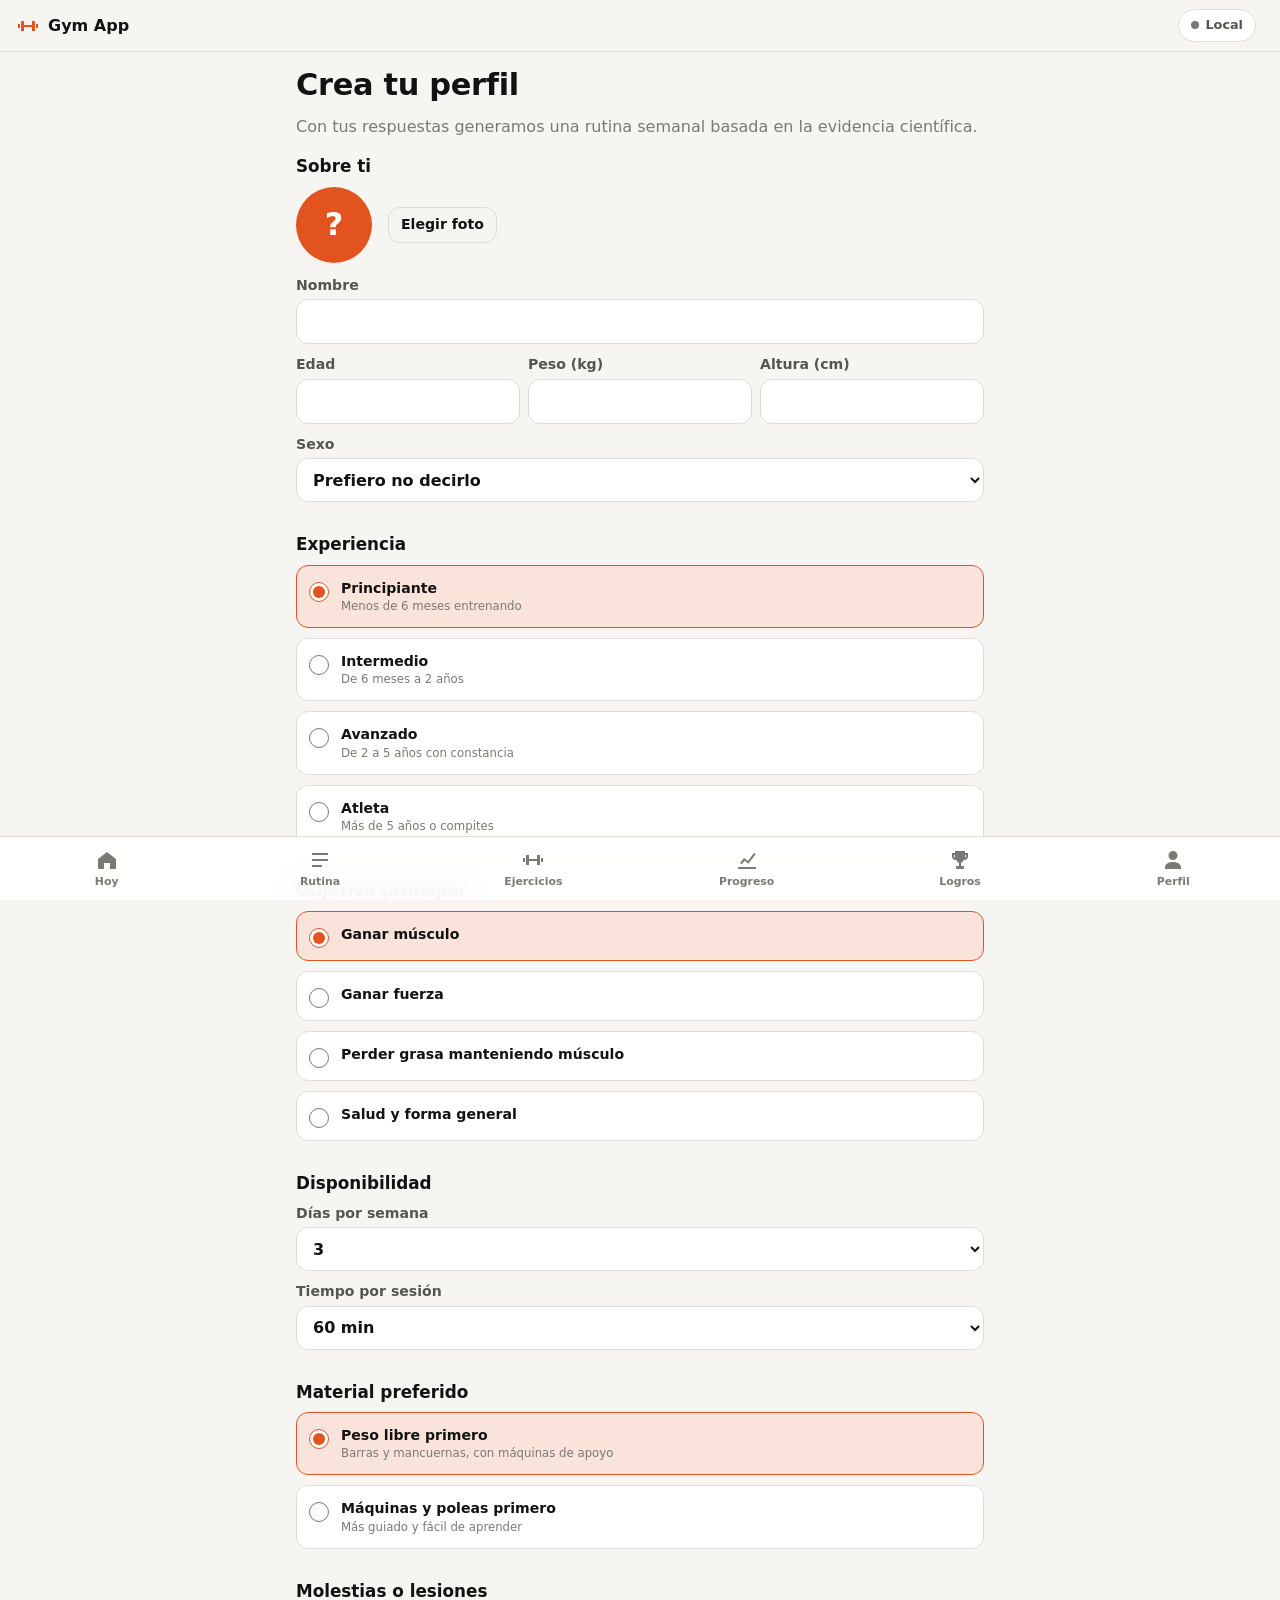
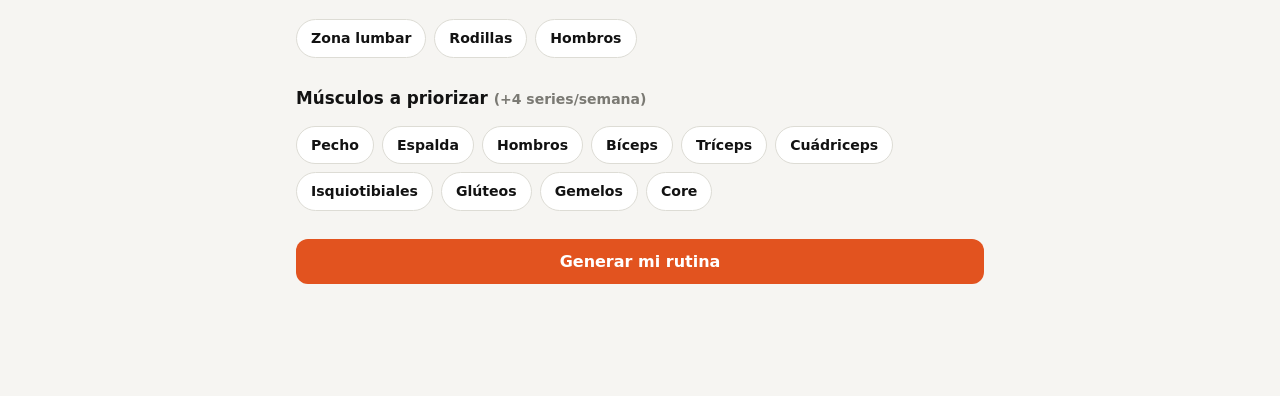
==== index.html @ b8c6fdd6 "Primera versión de Gym App PWA estática: perfil y rutinas basadas en la evidencia, registro de serie" ====
<!doctype html>
<html lang="es">
<head>
  <meta charset="utf-8">
  <meta name="viewport" content="width=device-width, initial-scale=1, viewport-fit=cover">
  <title>Gym App</title>
  <meta name="description" content="Rutinas de gimnasio basadas en la evidencia, registro de series, temporizadores, evolución y logros.">
  <meta name="theme-color" content="#111214" media="(prefers-color-scheme: dark)">
  <meta name="theme-color" content="#f6f5f2" media="(prefers-color-scheme: light)">
  <meta name="apple-mobile-web-app-capable" content="yes">
  <meta name="mobile-web-app-capable" content="yes">
  <meta name="apple-mobile-web-app-status-bar-style" content="black-translucent">
  <meta name="apple-mobile-web-app-title" content="Gym App">
  <link rel="manifest" href="manifest.webmanifest">
  <link rel="icon" href="icons/icon.svg" type="image/svg+xml">
  <link rel="apple-touch-icon" href="icons/icon-180.png">
  <link rel="stylesheet" href="css/styles.css">
</head>
<body>
  <div class="topbar">
    <a href="#/hoy" class="brand" aria-label="Inicio"><svg viewBox="0 0 24 24" aria-hidden="true"><path d="M2 10h2v4H2zM5 7h3v10H5zM16 7h3v10h-3zM20 10h2v4h-2zM8 11h8v2H8z"/></svg>Gym App</a>
    <div class="top-right"><button id="sync" class="sync-chip" data-state="off" type="button"><i></i><span>Local</span></button><a href="#/perfil" id="avatarTop" aria-label="Perfil"></a></div>
  </div>
  <main id="view" tabindex="-1"></main>
  <nav class="tabbar" aria-label="Secciones">
    <a href="#/hoy" data-r="hoy"><svg viewBox="0 0 24 24"><path d="M3 11l9-7 9 7v9a1 1 0 0 1-1 1h-5v-6H9v6H4a1 1 0 0 1-1-1z"/></svg>Hoy</a>
    <a href="#/rutina" data-r="rutina"><svg viewBox="0 0 24 24"><path d="M4 5h16v2H4zM4 11h16v2H4zM4 17h10v2H4z"/></svg>Rutina</a>
    <a href="#/ejercicios" data-r="ejercicios"><svg viewBox="0 0 24 24"><path d="M2 10h2v4H2zM5 7h3v10H5zM16 7h3v10h-3zM20 10h2v4h-2zM8 11h8v2H8z"/></svg>Ejercicios</a>
    <a href="#/progreso" data-r="progreso"><svg viewBox="0 0 24 24"><path d="M3 19h18v2H3zM5 15l4-5 4 3 6-8 1.6 1.2-7.2 9.6-4-3-2.8 3.4z"/></svg>Progreso</a>
    <a href="#/logros" data-r="logros"><svg viewBox="0 0 24 24"><path d="M7 3h10v2h3v3a4 4 0 0 1-4 4h-.3A5 5 0 0 1 13 14.9V18h3v3H8v-3h3v-3.1A5 5 0 0 1 8.3 12H8a4 4 0 0 1-4-4V5h3zm0 4H6v1a2 2 0 0 0 1 1.7zm10 0v2.7A2 2 0 0 0 18 8V7z"/></svg>Logros</a>
    <a href="#/perfil" data-r="perfil"><svg viewBox="0 0 24 24"><path d="M12 12a4.5 4.5 0 1 0 0-9 4.5 4.5 0 0 0 0 9zm0 2c-4.4 0-8 2.2-8 5v2h16v-2c0-2.8-3.6-5-8-5z"/></svg>Perfil</a>
  </nav>
  <div id="modal" class="modal"></div>
  <div id="toast" class="toast" role="status" aria-live="polite"></div>
  <script type="module" src="js/app.js"></script>
</body>
</html>
---- css/styles.css ----
:root {
  color-scheme: light;
  --bg: #f6f5f2;
  --surface: #ffffff;
  --surface-2: #efeee9;
  --line: #dddcd5;
  --text: #121212;
  --text-2: #55544f;
  --muted: #7a7973;
  --accent: #e2531f;
  --accent-ink: #ffffff;
  --accent-soft: #fde6dc;
  --good: #1f8a4c;
  --good-soft: #dff3e7;
  --danger: #c53030;
  --series-1: #2a78d6;
  --fig: #1d1d1f;
  --eq: #b9b8b1;
  --plate: #e2531f;
  --pad: #2a78d6;
  --radius: 16px;
  --tab-h: 64px;
  --safe-b: env(safe-area-inset-bottom, 0px);
  --safe-t: env(safe-area-inset-top, 0px);
}
@media (prefers-color-scheme: dark) {
  :root:not([data-theme="light"]) {
    color-scheme: dark;
    --bg: #111214;
    --surface: #1b1c1f;
    --surface-2: #26272b;
    --line: #34353a;
    --text: #f4f4f2;
    --text-2: #c3c2b7;
    --muted: #8e8d87;
    --accent: #ff6a33;
    --accent-ink: #160800;
    --accent-soft: #3a1d12;
    --good: #3fbf74;
    --good-soft: #15301f;
    --danger: #ff6b6b;
    --series-1: #3987e5;
    --fig: #ececea;
    --eq: #5a5b60;
    --plate: #ff6a33;
    --pad: #3987e5;
  }
}
:root[data-theme="dark"] {
  color-scheme: dark;
  --bg: #111214; --surface: #1b1c1f; --surface-2: #26272b; --line: #34353a; --text: #f4f4f2; --text-2: #c3c2b7; --muted: #8e8d87;
  --accent: #ff6a33; --accent-ink: #160800; --accent-soft: #3a1d12; --good: #3fbf74; --good-soft: #15301f; --danger: #ff6b6b;
  --series-1: #3987e5; --fig: #ececea; --eq: #5a5b60; --plate: #ff6a33; --pad: #3987e5;
}

* { box-sizing: border-box; }
html { -webkit-text-size-adjust: 100%; }
body {
  margin: 0; background: var(--bg); color: var(--text);
  font: 16px/1.45 -apple-system, BlinkMacSystemFont, "SF Pro Text", "Segoe UI", Roboto, system-ui, sans-serif;
  padding-top: calc(52px + var(--safe-t));
  padding-bottom: calc(var(--tab-h) + var(--safe-b) + 16px);
  -webkit-tap-highlight-color: transparent;
}
a { color: inherit; }
h1, h2, h3 { line-height: 1.15; margin: 0 0 .4em; letter-spacing: -.01em; }
h1 { font-size: 1.9rem; font-weight: 800; }
h2 { font-size: 1.3rem; font-weight: 750; }
h3 { font-size: 1.05rem; font-weight: 700; }
p { margin: .3em 0; }
.muted { color: var(--muted); }
.small { font-size: .85rem; }
.center { text-align: center; }
.eyebrow { text-transform: uppercase; letter-spacing: .08em; font-size: .72rem; font-weight: 700; color: var(--accent); margin: 0 0 .2em; }

#view { max-width: 720px; margin: 0 auto; padding: 8px 16px 24px; outline: none; }
.page-h { margin: 8px 0 16px; }
section { margin: 0 0 16px; }
.back { display: inline-block; margin: 4px 0; color: var(--muted); text-decoration: none; font-weight: 600; }

/* barra superior */
.topbar {
  position: fixed; inset: 0 0 auto 0; z-index: 20; height: calc(52px + var(--safe-t)); padding: var(--safe-t) 16px 0;
  display: flex; align-items: center; justify-content: space-between;
  background: color-mix(in srgb, var(--bg) 88%, transparent); backdrop-filter: blur(12px); -webkit-backdrop-filter: blur(12px);
  border-bottom: 1px solid var(--line);
}
.brand { display: flex; gap: 8px; align-items: center; font-weight: 800; text-decoration: none; }
.brand svg { width: 24px; height: 24px; fill: var(--accent); }
.sync-chip { display: flex; align-items: center; gap: 6px; border: 1px solid var(--line); background: var(--surface); color: var(--text-2); border-radius: 99px; padding: 6px 12px; font: inherit; font-size: .8rem; font-weight: 600; cursor: pointer; }
.sync-chip i { width: 8px; height: 8px; border-radius: 50%; background: var(--muted); }
.sync-chip[data-state="ok"] i { background: var(--good); }
.sync-chip[data-state="busy"] i { background: var(--series-1); animation: pulse 1s infinite; }
.sync-chip[data-state="pending"] i, .sync-chip[data-state="expired"] i { background: #e0a100; }
.sync-chip[data-state="error"] i { background: var(--danger); }
@keyframes pulse { 50% { opacity: .3; } }

/* barra de pestañas */
.tabbar {
  position: fixed; inset: auto 0 0 0; z-index: 20; display: grid; grid-template-columns: repeat(6, 1fr);
  height: calc(var(--tab-h) + var(--safe-b)); padding-bottom: var(--safe-b);
  background: color-mix(in srgb, var(--surface) 92%, transparent); backdrop-filter: blur(12px); -webkit-backdrop-filter: blur(12px);
  border-top: 1px solid var(--line);
}
.tabbar a { display: flex; flex-direction: column; align-items: center; justify-content: center; gap: 2px; text-decoration: none; color: var(--muted); font-size: .68rem; font-weight: 600; }
.tabbar svg { width: 24px; height: 24px; fill: currentColor; }
.tabbar a.on { color: var(--accent); }
body[data-route="entreno"] .tabbar { display: none; }
body[data-route="entreno"] { padding-bottom: 140px; }

/* tarjetas y botones */
.card { display: block; background: var(--surface); border: 1px solid var(--line); border-radius: var(--radius); padding: 16px; margin-bottom: 12px; text-decoration: none; color: inherit; width: 100%; text-align: left; font: inherit; }
button.card { cursor: pointer; }
.btn { display: inline-flex; align-items: center; justify-content: center; gap: 6px; min-height: 44px; padding: 10px 18px; border-radius: 12px; border: 1px solid transparent; font: inherit; font-weight: 700; cursor: pointer; text-decoration: none; color: var(--text); background: var(--surface-2); }
.btn.primary { background: var(--accent); color: var(--accent-ink); }
.btn.ghost { background: transparent; border-color: var(--line); }
.btn.danger-ghost { background: transparent; color: var(--danger); }
.btn.small { min-height: 36px; padding: 6px 12px; font-size: .88rem; }
.btn.block { display: flex; width: 100%; margin: 8px 0; }
.btn:disabled { opacity: .45; cursor: not-allowed; }
.btn.icon { min-width: 44px; padding: 0; }
.icon-btn { border: 0; background: transparent; color: var(--muted); font-size: 1.2rem; width: 40px; height: 40px; border-radius: 10px; cursor: pointer; flex: none; }
.icon-btn:active { background: var(--surface-2); }
.link { border: 0; background: none; color: var(--muted); text-decoration: underline; cursor: pointer; font: inherit; padding: 0 4px; }
.row-btns { display: flex; gap: 8px; flex-wrap: wrap; margin: 8px 0; }
:focus-visible { outline: 3px solid var(--series-1); outline-offset: 2px; }

.chips { display: flex; flex-wrap: wrap; gap: 8px; margin: 8px 0; }
.chips.scroll { flex-wrap: nowrap; overflow-x: auto; padding-bottom: 4px; scrollbar-width: none; margin-right: -16px; padding-right: 16px; }
.chip { border: 1px solid var(--line); background: var(--surface); color: var(--text); border-radius: 99px; padding: 8px 14px; font: inherit; font-size: .88rem; font-weight: 600; cursor: pointer; white-space: nowrap; }
.chip.on { background: var(--text); color: var(--bg); border-color: var(--text); }
.chip:disabled { opacity: .45; }

/* stats */
.stats { display: grid; grid-template-columns: repeat(3, 1fr); gap: 8px; margin-bottom: 16px; }
.stat { background: var(--surface); border: 1px solid var(--line); border-radius: var(--radius); padding: 12px; display: flex; flex-direction: column; gap: 2px; font-size: .76rem; color: var(--muted); }
.stat .n { font-size: 1.7rem; font-weight: 800; color: var(--text); line-height: 1; font-variant-numeric: tabular-nums; }
.stat .n small { font-size: .9rem; color: var(--muted); font-weight: 700; }

.resume { background: var(--accent); color: var(--accent-ink); border: 0; display: flex; flex-direction: column; }
.next h2 { font-size: 1.6rem; }
.mini-list { list-style: none; padding: 0; margin: 12px 0; }
.mini-list li { display: flex; justify-content: space-between; gap: 12px; padding: 8px 0; border-bottom: 1px solid var(--line); font-size: .92rem; }
.mini-list li:last-child { border: 0; }
.mini-list li span { white-space: nowrap; }
.ach-mini { display: flex; gap: 12px; align-items: center; }
.ach-mini .emoji { font-size: 2rem; }
.session { display: flex; flex-direction: column; gap: 2px; }

/* formularios */
.form fieldset { border: 0; padding: 0; margin: 0 0 20px; }
.form legend { font-weight: 800; font-size: 1.05rem; margin-bottom: 8px; padding: 0; }
.form label { display: block; margin-bottom: 10px; font-size: .88rem; font-weight: 600; color: var(--text-2); }
input, select, textarea { font: inherit; font-size: 16px; color: var(--text); background: var(--surface); border: 1px solid var(--line); border-radius: 12px; padding: 10px 12px; width: 100%; min-height: 44px; }
.form label input, .form label select, .form label textarea { margin-top: 4px; }
.row3 { display: grid; grid-template-columns: repeat(3, 1fr); gap: 8px; }
.opt { display: flex !important; gap: 12px; align-items: flex-start; background: var(--surface); border: 1px solid var(--line); border-radius: 12px; padding: 12px; cursor: pointer; }
.opt input { width: 20px; min-height: 0; height: 20px; margin: 2px 0 0; accent-color: var(--accent); flex: none; }
.opt span { display: flex; flex-direction: column; color: var(--text); }
.opt small { color: var(--muted); font-weight: 500; }
.opt:has(input:checked) { border-color: var(--accent); background: var(--accent-soft); }
.chip-check { margin: 0 !important; }
.chip-check input { position: absolute; opacity: 0; width: 1px; height: 1px; }
.chip-check span { display: inline-block; border: 1px solid var(--line); border-radius: 99px; padding: 8px 14px; background: var(--surface); color: var(--text); cursor: pointer; }
.chip-check input:checked + span { background: var(--accent); color: var(--accent-ink); border-color: var(--accent); }
.chip-check input:focus-visible + span { outline: 3px solid var(--series-1); }
.search { margin: 4px 0 8px; }
.inline-form { display: flex; gap: 8px; margin: 8px 0; }
.inline-form input { flex: 1; min-width: 0; }
.switch { display: flex; align-items: center; gap: 10px; }
.switch input { width: 22px; height: 22px; min-height: 0; accent-color: var(--accent); }

/* rutina */
.why summary { font-weight: 700; cursor: pointer; }
.why li { margin: 8px 0; font-size: .92rem; color: var(--text-2); }
.day-h { display: flex; justify-content: space-between; align-items: baseline; }
.ex-row { display: flex; gap: 10px; align-items: flex-start; padding: 12px 0; border-top: 1px solid var(--line); }
.ex-main { flex: 1; min-width: 0; display: flex; flex-direction: column; }
.ex-name { font-weight: 700; text-decoration: none; }
.ex-params { display: flex; flex-wrap: wrap; gap: 4px 12px; margin-top: 6px; font-size: .85rem; color: var(--text-2); align-items: center; }
.ex-params input { width: 52px; min-height: 34px; padding: 4px 6px; text-align: center; border-radius: 8px; }
.day-actions { display: flex; justify-content: space-between; gap: 8px; padding-top: 12px; border-top: 1px solid var(--line); }
.vol { display: grid; grid-template-columns: repeat(auto-fill, minmax(140px, 1fr)); gap: 6px 16px; margin: 8px 0; }
.vol div { display: flex; justify-content: space-between; border-bottom: 1px dashed var(--line); padding: 4px 0; font-size: .9rem; }
.vol b { font-variant-numeric: tabular-nums; }
.vol b.low { color: var(--danger); }

/* animaciones */
svg.thumb { width: 64px; height: 64px; flex: none; background: var(--surface-2); border-radius: 12px; }
svg.anim.big { width: 100%; max-width: 360px; aspect-ratio: 1; display: block; margin: 0 auto; }
.anim-stage { background: var(--surface); border: 1px solid var(--line); border-radius: var(--radius); padding: 12px; margin-bottom: 12px; }
svg .fig line { stroke: var(--fig); stroke-linecap: round; }
svg .fig .head { fill: var(--fig); }
svg .far { opacity: .35; }
svg .eq { fill: var(--eq); }
svg .eq-line, svg .lever { stroke: var(--eq); stroke-linecap: round; }
svg .plate { fill: var(--plate); }
svg .hub { fill: var(--surface); }
svg .cable { stroke: var(--muted); }
svg .pulley { fill: var(--eq); }
svg .pad { fill: var(--pad); }
svg .floor { stroke: var(--line); }

.ex-grid { display: grid; grid-template-columns: repeat(auto-fill, minmax(150px, 1fr)); gap: 10px; }
.ex-card { background: var(--surface); border: 1px solid var(--line); border-radius: var(--radius); padding: 10px; text-decoration: none; display: flex; flex-direction: column; gap: 2px; }
.ex-card svg.thumb { width: 100%; height: auto; aspect-ratio: 1; margin-bottom: 6px; }
.tabs { display: flex; gap: 6px; overflow-x: auto; margin: 0 -16px 12px; padding: 0 16px 4px; scrollbar-width: none; }
.tab { flex: none; max-width: 180px; border: 1px solid var(--line); border-radius: 12px; padding: 8px 12px; text-decoration: none; background: var(--surface); display: flex; flex-direction: column; font-weight: 700; font-size: .9rem; }
.tab small { font-weight: 500; color: var(--muted); white-space: nowrap; overflow: hidden; text-overflow: ellipsis; }
.tab.on { border-color: var(--accent); background: var(--accent-soft); }
.steps li, .card ul li { margin: 6px 0; }
.card ol, .card ul { padding-left: 1.2em; margin: 6px 0; }
.warn h3 { color: var(--danger); }
.tip-card { background: var(--good-soft); border-color: transparent; }

/* entreno */
.workout-h { display: flex; justify-content: space-between; align-items: flex-end; gap: 12px; }
.clock { display: flex; flex-direction: column; align-items: flex-end; font-variant-numeric: tabular-nums; }
.clock span { font-size: 1.6rem; font-weight: 800; }
.progress { height: 6px; background: var(--surface-2); border-radius: 99px; overflow: hidden; margin: 8px 0; }
.progress span { display: block; height: 100%; background: var(--accent); border-radius: 99px; transition: width .3s; }
.wex.complete { border-color: var(--good); }
.wex-h { display: flex; gap: 12px; align-items: center; }
.wex-h > div { flex: 1; min-width: 0; }
.wex-h svg { cursor: pointer; }
.last { margin-top: 10px; color: var(--text-2); }
.sug { background: var(--surface-2); border-radius: 10px; padding: 6px 10px; font-weight: 600; display: inline-block; }
.sug.up { background: var(--good-soft); color: var(--good); }
.sets { margin-top: 10px; }
.set { display: grid; grid-template-columns: 28px 1fr 1fr 52px; gap: 8px; align-items: center; margin-bottom: 8px; }
.set.head { font-size: .75rem; color: var(--muted); text-transform: uppercase; font-weight: 700; margin-bottom: 4px; }
.set > span:first-child { text-align: center; font-weight: 700; color: var(--muted); }
.set input { text-align: center; font-weight: 700; font-variant-numeric: tabular-nums; }
.with-btn { display: flex; gap: 4px; }
.with-btn input { min-width: 0; }
.check { width: 52px; height: 44px; border-radius: 12px; border: 2px solid var(--line); background: var(--surface); color: var(--muted); font-size: 1.2rem; font-weight: 900; cursor: pointer; }
.set.done .check { background: var(--good); border-color: var(--good); color: #fff; }
.set.done input { background: var(--good-soft); border-color: transparent; }
.set-tools { display: flex; gap: 8px; }

/* temporizador */
.timer-sheet {
  position: fixed; left: 0; right: 0; bottom: 0; z-index: 40; background: var(--surface); border-top: 1px solid var(--line);
  border-radius: 24px 24px 0 0; padding: 16px 16px calc(16px + var(--safe-b)); box-shadow: 0 -10px 40px rgba(0,0,0,.25);
  transform: translateY(110%); transition: transform .25s ease; display: flex; flex-direction: column; align-items: center; gap: 6px;
}
.timer-sheet.open { transform: none; }
.timer-label { font-weight: 700; font-size: .92rem; color: var(--text-2); text-align: center; }
.timer-ring { position: relative; width: 170px; height: 170px; }
.timer-ring svg { width: 100%; height: 100%; transform: rotate(-90deg); }
.ring-bg { fill: none; stroke: var(--surface-2); stroke-width: 10; }
.ring-fg { fill: none; stroke: var(--accent); stroke-width: 10; stroke-linecap: round; transition: stroke-dasharray .25s linear; }
.timer-time { position: absolute; inset: 0; display: flex; align-items: center; justify-content: center; font-size: 2.8rem; font-weight: 800; font-variant-numeric: tabular-nums; }
.timer-sub { color: var(--muted); font-size: .85rem; }
.timer-actions { display: flex; gap: 8px; }
.timer-sheet.done .ring-fg { stroke: var(--good); }
.timer-sheet.done .timer-time { color: var(--good); }
.timer-sheet.mini { flex-direction: row; justify-content: center; padding-top: 10px; gap: 12px; }
.timer-sheet.mini .timer-ring { width: 64px; height: 64px; }
.timer-sheet.mini .timer-time { font-size: 1rem; }
.timer-sheet.mini .timer-label, .timer-sheet.mini .timer-sub { display: none; }
.timer-sheet.mini [data-t="minus"], .timer-sheet.mini [data-t="plus"] { display: none; }

/* gráficos */
.chart { position: relative; margin-top: 8px; }
.chart svg { width: 100%; height: auto; display: block; touch-action: pan-y; }
.chart .grid { stroke: var(--line); stroke-width: 1; }
.chart .axis { fill: var(--muted); font-size: 10px; }
.chart .line { fill: none; stroke: var(--series-1); stroke-width: 2; stroke-linejoin: round; stroke-linecap: round; }
.chart .dot { fill: var(--series-1); stroke: var(--surface); stroke-width: 2; }
.chart .lbl { fill: var(--text); font-size: 11px; font-weight: 700; }
.chart .xhair { stroke: var(--muted); stroke-dasharray: 3 3; }
.chart .tip { position: absolute; top: 0; width: 120px; background: var(--text); color: var(--bg); border-radius: 8px; padding: 6px 8px; font-size: .78rem; pointer-events: none; }
.bars { display: flex; flex-direction: column; gap: 8px; margin: 8px 0; }
.bar-row { display: grid; grid-template-columns: 100px 1fr 44px; gap: 8px; align-items: center; font-size: .85rem; }
.bar-track { position: relative; height: 12px; background: var(--surface-2); border-radius: 4px; }
.bar-fill { position: absolute; inset: 0 auto 0 0; background: var(--series-1); border-radius: 0 4px 4px 0; }
.bar-target { position: absolute; top: -3px; bottom: -3px; width: 2px; background: var(--text); }
.bar-val { text-align: right; font-variant-numeric: tabular-nums; color: var(--text-2); }
ul.plain { list-style: none; padding: 0 !important; }
.records li { display: flex; justify-content: space-between; padding: 6px 0; border-bottom: 1px solid var(--line); }

/* logros */
.sec-h { display: flex; justify-content: space-between; align-items: center; margin-bottom: 8px; }
.goal-h { display: flex; justify-content: space-between; gap: 8px; align-items: flex-start; }
.goal.done { border-color: var(--good); }
.goal.done .progress span { background: var(--good); }
.ach-grid { display: grid; grid-template-columns: repeat(auto-fill, minmax(150px, 1fr)); gap: 10px; }
.ach { background: linear-gradient(160deg, var(--accent-soft), var(--surface)); border: 1px solid var(--line); border-radius: var(--radius); padding: 14px; display: flex; flex-direction: column; gap: 4px; align-items: flex-start; }
.ach .emoji { font-size: 2.2rem; }
.emoji-pick { display: flex; flex-wrap: wrap; gap: 6px; margin-bottom: 12px; }
.emoji-pick label { margin: 0 !important; }
.emoji-pick input { position: absolute; opacity: 0; }
.emoji-pick span { display: inline-flex; width: 44px; height: 44px; align-items: center; justify-content: center; font-size: 1.4rem; border-radius: 12px; border: 2px solid var(--line); cursor: pointer; }
.emoji-pick input:checked + span { border-color: var(--accent); background: var(--accent-soft); }

/* perfil */
.sync-state { font-weight: 600; font-size: .9rem; }
.sync-state[data-state="ok"] { color: var(--good); }
.sync-state[data-state="error"] { color: var(--danger); }
.refs li { margin: 6px 0; color: var(--text-2); }

/* modal y toast */
.modal { position: fixed; inset: 0; z-index: 50; background: rgba(0,0,0,.45); display: none; align-items: flex-end; justify-content: center; }
.modal.open { display: flex; }
.sheet { position: relative; background: var(--bg); width: 100%; max-width: 720px; max-height: 88vh; overflow-y: auto; border-radius: 24px 24px 0 0; padding: 24px 16px calc(24px + var(--safe-b)); }
.sheet .close { position: absolute; top: 12px; right: 12px; border: 0; background: var(--surface-2); color: var(--text); width: 36px; height: 36px; border-radius: 50%; cursor: pointer; font-size: 1rem; }
.sheet h2 { padding-right: 40px; }
.opt-list { display: flex; flex-direction: column; gap: 8px; margin-bottom: 12px; }
.opt-btn { display: flex; gap: 12px; align-items: center; text-align: left; background: var(--surface); border: 1px solid var(--line); border-radius: 12px; padding: 8px; font: inherit; color: inherit; cursor: pointer; }
.opt-btn span { display: flex; flex-direction: column; }
.opt-btn small { color: var(--muted); }
.opt-btn.on { border-color: var(--accent); background: var(--accent-soft); }
.opt-btn svg.thumb { width: 52px; height: 52px; }
.hist-ex { display: flex; flex-direction: column; padding: 8px 0; border-bottom: 1px solid var(--line); }
.hist-ex span { color: var(--text-2); font-size: .9rem; font-variant-numeric: tabular-nums; }
.prs { padding-left: 0 !important; list-style: none; }
.toast { position: fixed; left: 50%; bottom: calc(var(--tab-h) + var(--safe-b) + 16px); transform: translate(-50%, 20px); background: var(--text); color: var(--bg); padding: 10px 16px; border-radius: 12px; font-weight: 600; opacity: 0; pointer-events: none; transition: .2s; z-index: 60; max-width: calc(100% - 32px); }
.toast.show { opacity: 1; transform: translate(-50%, 0); }

@media (min-width: 720px) {
  .modal { align-items: center; }
  .sheet { border-radius: 24px; }
}
@media (prefers-reduced-motion: reduce) { * { transition: none !important; animation: none !important; } }

/* avatar y apariencia */
.top-right { display: flex; align-items: center; gap: 8px; }
#avatarTop { display: flex; text-decoration: none; }
.avatar { display: inline-flex; align-items: center; justify-content: center; border-radius: 50%; object-fit: cover; background: var(--accent); color: var(--accent-ink); font-weight: 800; flex: none; width: 40px; height: 40px; font-size: 1rem; }
.avatar.sm { width: 32px; height: 32px; font-size: .85rem; }
.avatar.md { width: 52px; height: 52px; font-size: 1.3rem; }
.avatar.lg { width: 76px; height: 76px; font-size: 2rem; }
.hello { display: flex; justify-content: space-between; align-items: center; gap: 12px; }
.hello a { text-decoration: none; }
.profile-top { display: flex; gap: 16px; align-items: center; }
.profile-top .row-btns { margin-bottom: 0; }
.avatar-pick { display: flex; align-items: center; gap: 16px; margin-bottom: 12px; }
.avatar-pick label { margin: 0 !important; color: var(--text); }
.seg { display: grid; grid-template-columns: repeat(3, 1fr); background: var(--surface-2); border-radius: 12px; padding: 4px; gap: 4px; margin-bottom: 12px; }
.seg button { border: 0; background: transparent; color: var(--text-2); font: inherit; font-weight: 700; padding: 8px; border-radius: 9px; cursor: pointer; min-height: 40px; }
.seg button.on { background: var(--surface); color: var(--text); box-shadow: 0 1px 3px rgba(0,0,0,.15); }
.swatches { display: grid; grid-template-columns: repeat(4, 1fr); gap: 8px; }
.swatch { display: flex; flex-direction: column; align-items: center; gap: 4px; border: 2px solid var(--line); background: var(--surface); color: var(--text); border-radius: 12px; padding: 8px 4px; font: inherit; font-size: .78rem; font-weight: 600; cursor: pointer; }
.swatch i { width: 28px; height: 28px; border-radius: 50%; display: block; }
.swatch i.rainbow { background: conic-gradient(#e2531f, #eda100, #1f9d55, #2a78d6, #7c4dff, #e0457b, #e2531f); }
.swatch.on { border-color: var(--accent); }
.custom-colors { display: flex; flex-wrap: wrap; gap: 12px; align-items: flex-end; margin-top: 12px; }
.custom-colors label { display: flex; flex-direction: column; gap: 4px; font-size: .85rem; font-weight: 600; color: var(--text-2); }
.custom-colors input[type=color] { width: 72px; height: 44px; padding: 2px; }
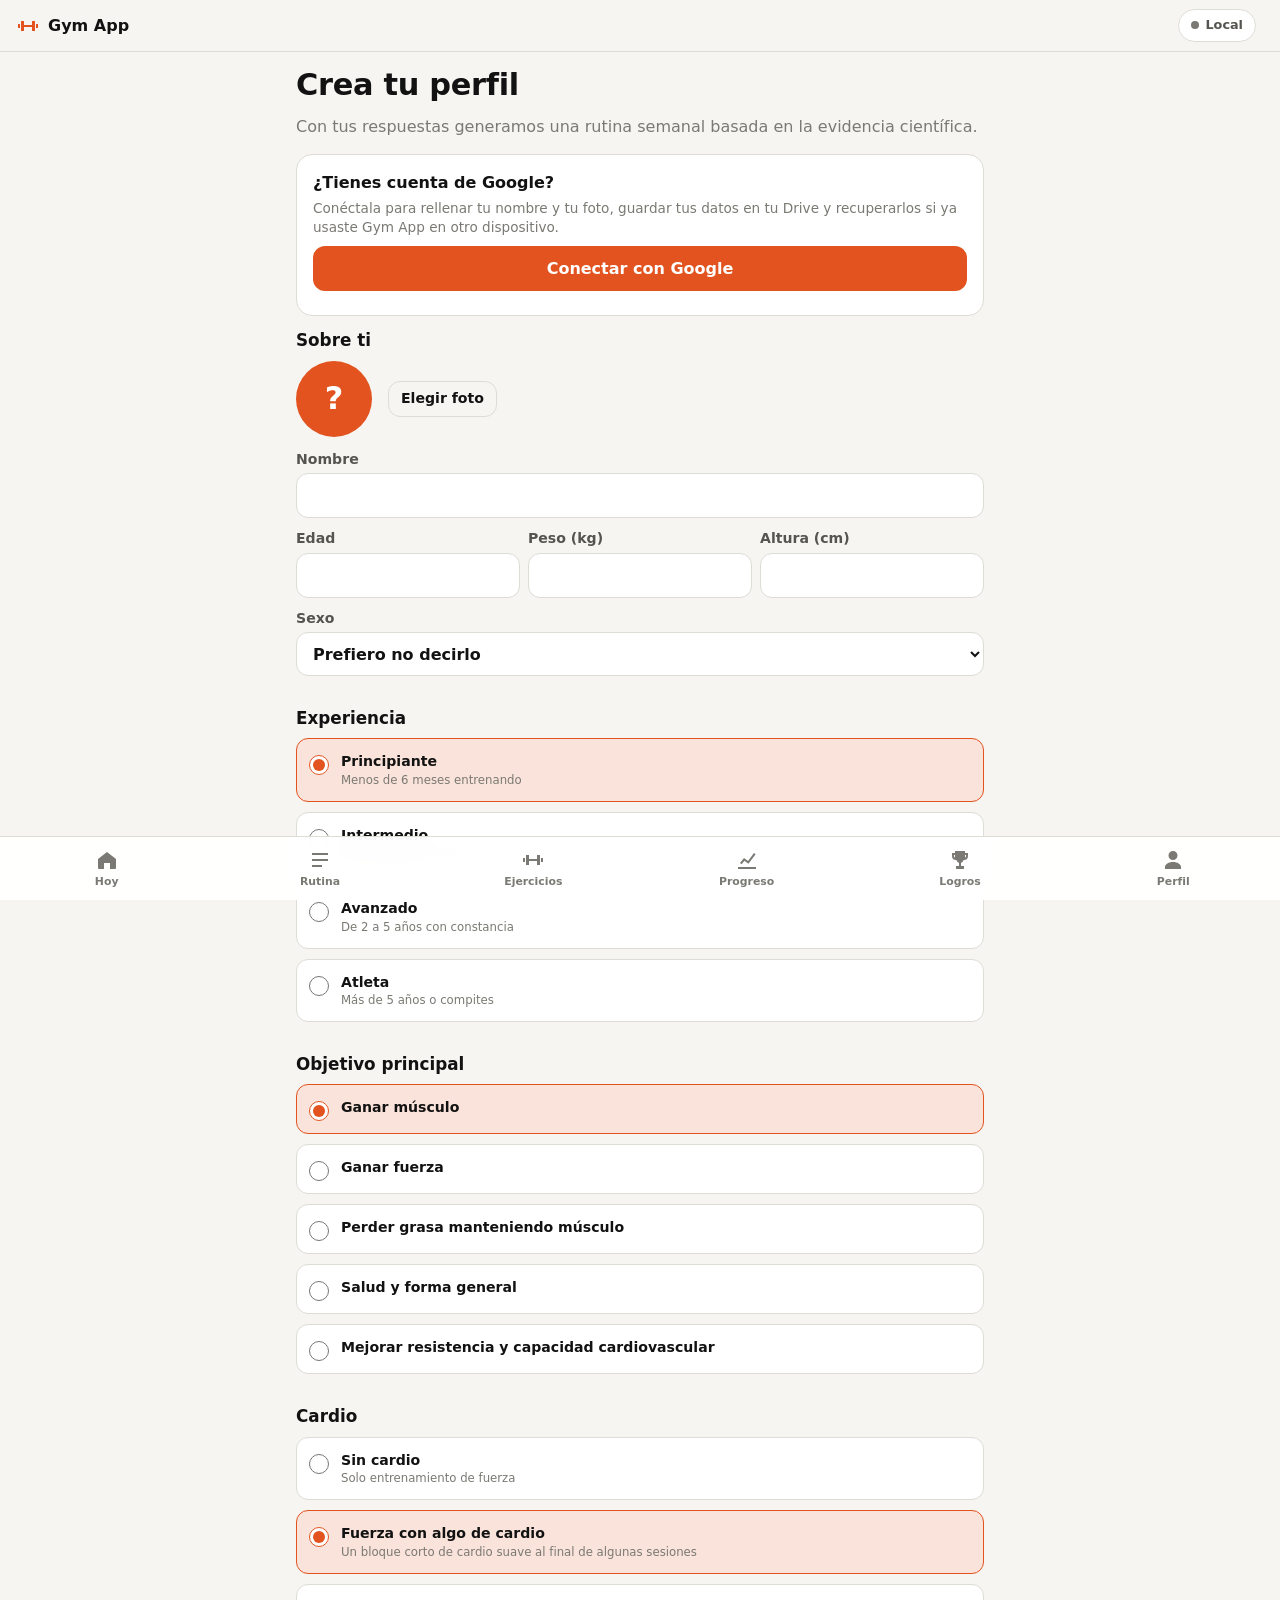
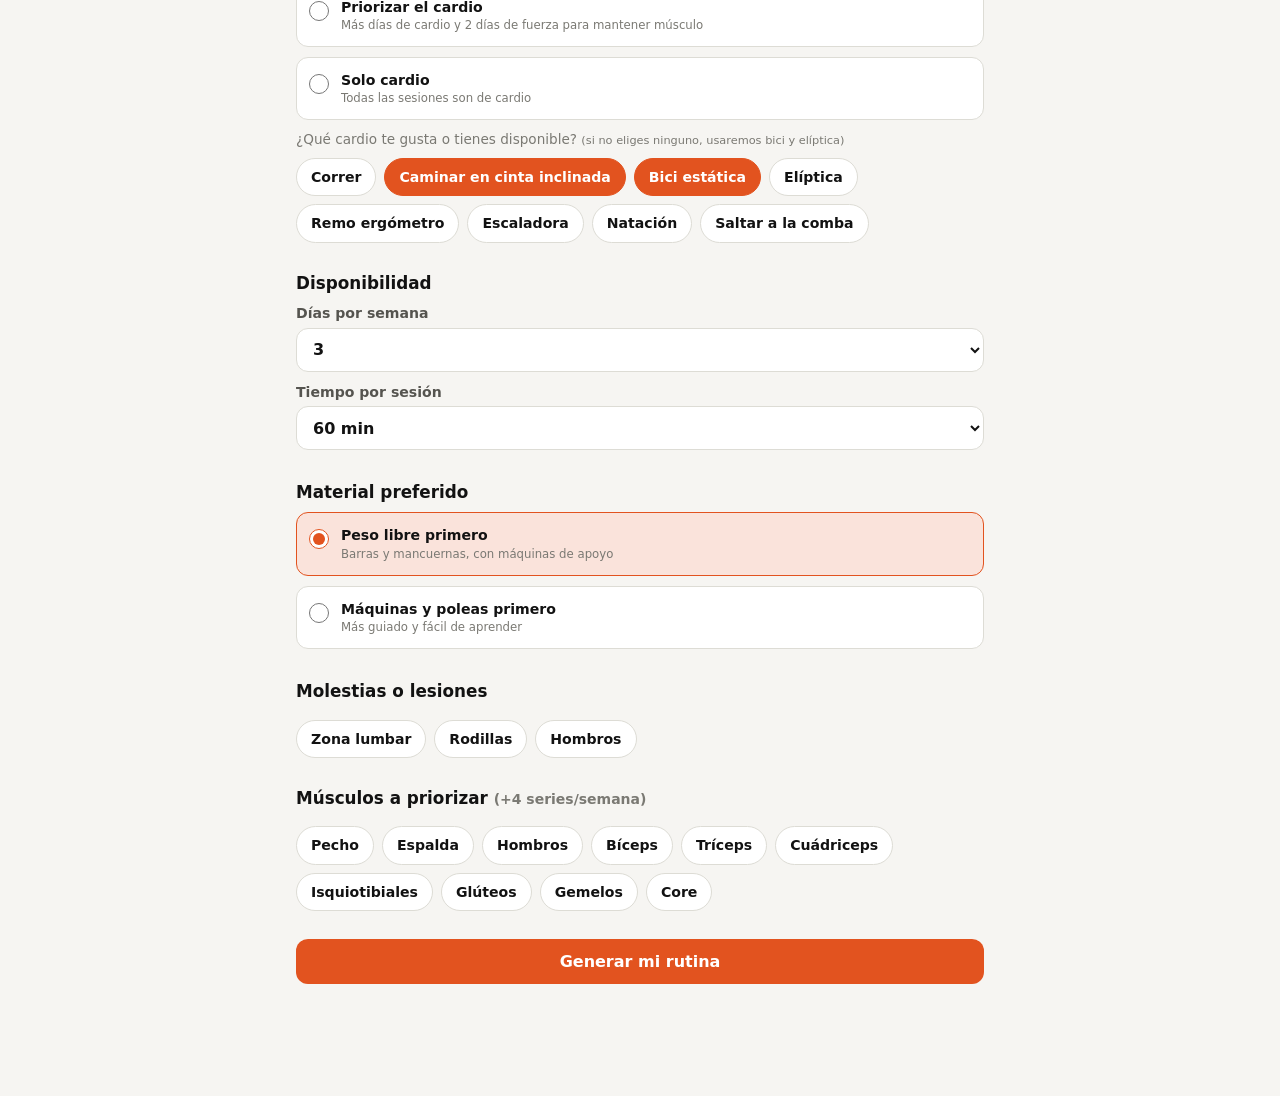
==== commit 02ddec84: "Añade cardio al perfil y a las rutinas, y desactiva el zoom Co-Authored-By: Claude Opus 5.5 (1M cont" ====
--- a/index.html
+++ b/index.html
@@ -2,7 +2,7 @@
 <html lang="es">
 <head>
   <meta charset="utf-8">
-  <meta name="viewport" content="width=device-width, initial-scale=1, viewport-fit=cover">
+  <meta name="viewport" content="width=device-width, initial-scale=1, minimum-scale=1, maximum-scale=1, user-scalable=no, viewport-fit=cover">
   <title>Gym App</title>
   <meta name="description" content="Rutinas de gimnasio basadas en la evidencia, registro de series, temporizadores, evolución y logros.">
   <meta name="theme-color" content="#111214" media="(prefers-color-scheme: dark)">
--- a/css/styles.css
+++ b/css/styles.css
@@ -54,7 +54,9 @@
 }
 
 * { box-sizing: border-box; }
-html { -webkit-text-size-adjust: 100%; }
+html { -webkit-text-size-adjust: 100%; text-size-adjust: 100%; touch-action: pan-x pan-y; }
+/* sin zoom: los toques no esperan al doble toque y el pellizco no amplía */
+body, a, button, input, select, textarea, label, svg { touch-action: manipulation; }
 body {
   margin: 0; background: var(--bg); color: var(--text);
   font: 16px/1.45 -apple-system, BlinkMacSystemFont, "SF Pro Text", "Segoe UI", Roboto, system-ui, sans-serif;
@@ -200,6 +202,9 @@
 svg .pulley { fill: var(--eq); }
 svg .pad { fill: var(--pad); }
 svg .floor { stroke: var(--line); }
+svg .water { fill: none; stroke: var(--series-1); stroke-width: 2.5; stroke-linecap: round; }
+svg .rope { fill: none; stroke: var(--plate); stroke-width: 2; }
+svg .wheel { fill: none; stroke: var(--eq); stroke-width: 5; }
 
 .ex-grid { display: grid; grid-template-columns: repeat(auto-fill, minmax(150px, 1fr)); gap: 10px; }
 .ex-card { background: var(--surface); border: 1px solid var(--line); border-radius: var(--radius); padding: 10px; text-decoration: none; display: flex; flex-direction: column; gap: 2px; }
@@ -254,6 +259,8 @@
 .timer-sub { color: var(--muted); font-size: .85rem; }
 .timer-actions { display: flex; gap: 8px; }
 .timer-sheet.done .ring-fg { stroke: var(--good); }
+.timer-sheet[data-phase="pausa"] .ring-fg, .timer-sheet[data-phase="calma"] .ring-fg, .timer-sheet[data-phase="calentamiento"] .ring-fg { stroke: var(--series-1); }
+.timer-sheet[data-phase="trabajo"] .timer-time { color: var(--accent); }
 .timer-sheet.done .timer-time { color: var(--good); }
 .timer-sheet.mini { flex-direction: row; justify-content: center; padding-top: 10px; gap: 12px; }
 .timer-sheet.mini .timer-ring { width: 64px; height: 64px; }
@@ -348,3 +355,16 @@
 .custom-colors { display: flex; flex-wrap: wrap; gap: 12px; align-items: flex-end; margin-top: 12px; }
 .custom-colors label { display: flex; flex-direction: column; gap: 4px; font-size: .85rem; font-weight: 600; color: var(--text-2); }
 .custom-colors input[type=color] { width: 72px; height: 44px; padding: 2px; }
+.google-ok { background: var(--good-soft); border-color: transparent; }
+.google-cta b { display: block; margin-bottom: 2px; }
+
+/* cardio */
+.ex-params select { width: auto; min-height: 34px; padding: 4px 8px; border-radius: 8px; font-size: .85rem; max-width: 100%; }
+.cardio-wex .btn.block { margin: 8px 0 0; }
+.cardio-log { display: grid; grid-template-columns: repeat(auto-fit, minmax(58px, 1fr)); gap: 8px; align-items: end; margin-top: 10px; }
+.cardio-log label { display: flex; flex-direction: column; gap: 3px; font-size: .72rem; font-weight: 700; color: var(--muted); text-transform: uppercase; letter-spacing: .04em; }
+.cardio-log input { text-align: center; font-weight: 700; font-variant-numeric: tabular-nums; padding: 8px 4px; }
+.cardio-log .check { width: 100%; }
+.cardio-wex.complete .check { background: var(--good); border-color: var(--good); color: #fff; }
+.plain.modes li { display: flex; flex-direction: column; gap: 2px; padding: 8px 0; border-bottom: 1px solid var(--line); }
+.plain.modes li:last-child { border-bottom: 0; }
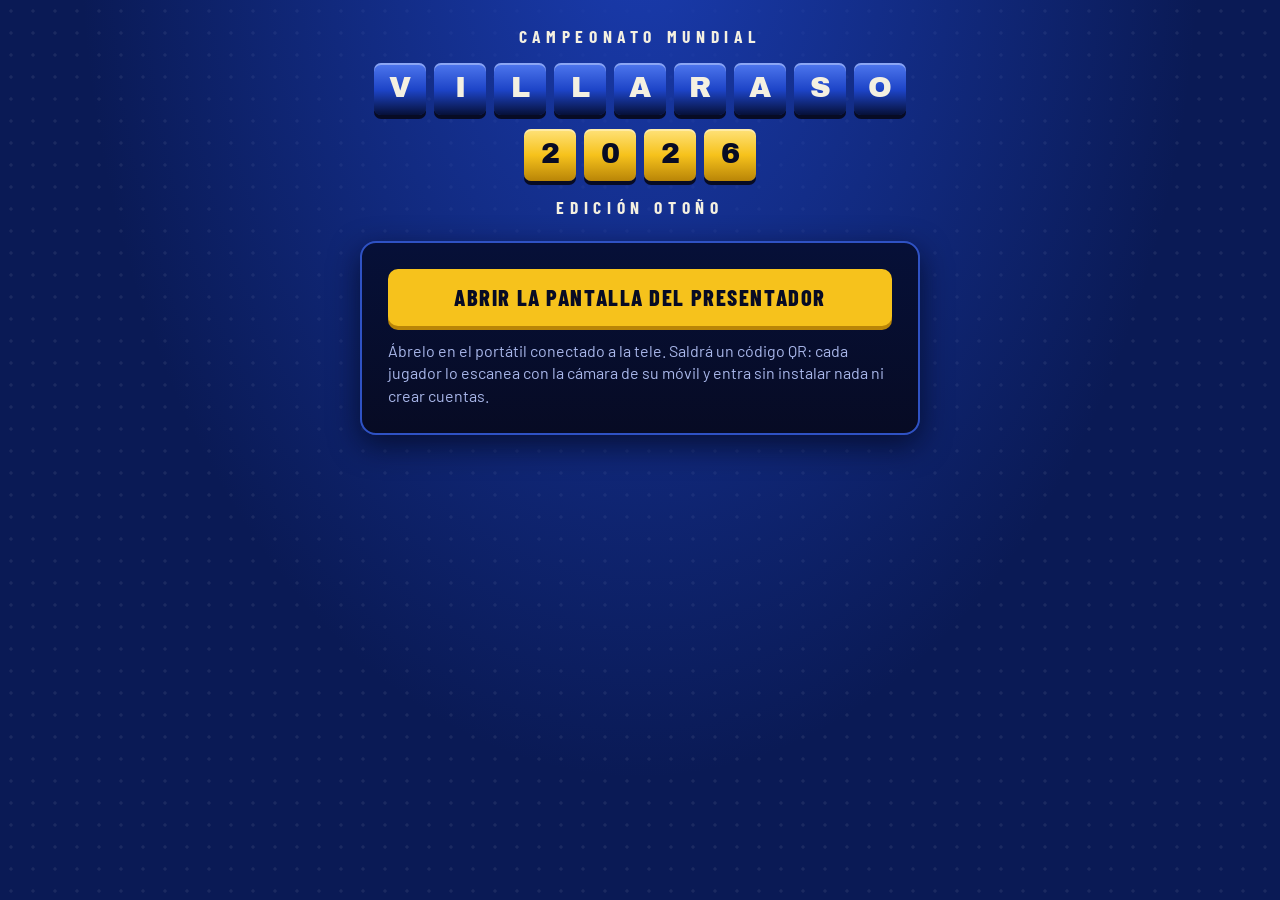
==== commit e1977edb: "Añade el Campeonato Mundial Villaraso 2026 Co-Authored-By: Claude Opus 5.5 (1M context) <noreply@ant" ====
--- a/index.html
+++ b/index.html
@@ -1,37 +1,285 @@
 <!doctype html>
 <html lang="es">
 <head>
-  <meta charset="utf-8">
-  <meta name="viewport" content="width=device-width, initial-scale=1, minimum-scale=1, maximum-scale=1, user-scalable=no, viewport-fit=cover">
-  <title>Gym App</title>
-  <meta name="description" content="Rutinas de gimnasio basadas en la evidencia, registro de series, temporizadores, evolución y logros.">
-  <meta name="theme-color" content="#111214" media="(prefers-color-scheme: dark)">
-  <meta name="theme-color" content="#f6f5f2" media="(prefers-color-scheme: light)">
-  <meta name="apple-mobile-web-app-capable" content="yes">
-  <meta name="mobile-web-app-capable" content="yes">
-  <meta name="apple-mobile-web-app-status-bar-style" content="black-translucent">
-  <meta name="apple-mobile-web-app-title" content="Gym App">
-  <link rel="manifest" href="manifest.webmanifest">
-  <link rel="icon" href="icons/icon.svg" type="image/svg+xml">
-  <link rel="apple-touch-icon" href="icons/icon-180.png">
-  <link rel="stylesheet" href="css/styles.css">
+<meta charset="utf-8">
+<meta name="viewport" content="width=device-width,initial-scale=1,viewport-fit=cover">
+<meta name="theme-color" content="#0a1a55">
+<title>Campeonato Mundial Villaraso 2026</title>
+<link rel="preconnect" href="https://fonts.googleapis.com">
+<link rel="preconnect" href="https://fonts.gstatic.com" crossorigin>
+<link rel="stylesheet" href="https://fonts.googleapis.com/css2?family=Archivo+Black&family=Barlow+Condensed:wght@600;700;800&family=Barlow:wght@400;500;600;700&display=swap">
+<style>:root{padding-top:env(safe-area-inset-top,0px);padding-bottom:env(safe-area-inset-bottom,0px)}[hidden]{display:none!important}img{max-width:100%}</style>
+<style>
+/* Plató de Cifras y Letras (TVE, años 80-90): azul de estudio con puntos de luz, fichas amarillas de cifras,
+   fichas azules de letras y el reloj de 30 luces. Tele: escenario central + marcador abajo. Móvil: una columna. */
+:root{
+  --studio:#0a1a55;
+  --studio-hi:#1a3cb0;
+  --deep:#061038;
+  --ink:#070b24;
+  --line:#2f52c4;
+  --tile:#1d44c7;
+  --tile-hi:#4f78ef;
+  --gold:#f6c21c;
+  --gold-hi:#ffe27a;
+  --gold-lo:#b98507;
+  --cream:#f4f0e1;
+  --muted:#a9b7ea;
+  --red:#ef3b2c;
+  --red-off:#2a1d5a;
+  --green:#36cf7a;
+  --glint:rgba(255,255,255,.07);
+  --glint-2:rgba(255,255,255,.35);
+  --shade:rgba(3,7,28,.72);
+  --f-display:"Archivo Black","Arial Black",Impact,sans-serif;
+  --f-cond:"Barlow Condensed","Arial Narrow",sans-serif;
+  --f-body:"Barlow",system-ui,-apple-system,"Segoe UI",sans-serif;
+  color-scheme:dark;
+}
+html,body{height:100%}
+body{
+  margin:0;background-color:var(--studio);
+  background-image:radial-gradient(ellipse at 50% -10%,var(--studio-hi),transparent 62%),radial-gradient(var(--glint) 1.5px,transparent 1.7px);
+  background-size:100% 100%,22px 22px;background-attachment:fixed;
+  color:var(--cream);font-family:var(--f-body);font-size:16px;line-height:1.4;
+  padding-left:max(16px,env(safe-area-inset-left,0px));padding-right:max(16px,env(safe-area-inset-right,0px));
+  -webkit-tap-highlight-color:transparent;
+}
+#app{max-width:1320px;margin:0 auto;padding-block:14px 28px;min-height:100%;box-sizing:border-box;display:flex;flex-direction:column;gap:18px}
+#app.phone{max-width:560px}
+h1,h2,h3{margin:0;text-wrap:balance}
+p{margin:0}
+button,input{font:inherit}
+.lbl{font-family:var(--f-cond);font-weight:700;text-transform:uppercase;letter-spacing:.16em;font-size:.82rem;color:var(--muted)}
+.muted{color:var(--muted)}
+.row{display:flex;gap:12px;flex-wrap:wrap;align-items:center}
+.row.end{justify-content:flex-end}
+.stack{display:flex;flex-direction:column;gap:14px}
+
+/* Logo */
+.top{display:flex;justify-content:space-between;align-items:center;gap:14px;flex-wrap:wrap}
+.logo{display:flex;flex-direction:column;line-height:1}
+.logo .l1{font-family:var(--f-cond);font-weight:700;letter-spacing:.24em;text-transform:uppercase;font-size:.78rem;color:var(--muted)}
+.logo .l2{font-family:var(--f-display);text-transform:uppercase;font-size:clamp(1.25rem,2.6vw,1.9rem);color:var(--gold);text-shadow:0 3px 0 var(--gold-lo);margin-top:3px}
+.logo .l3{font-family:var(--f-cond);font-weight:800;letter-spacing:.2em;text-transform:uppercase;font-size:.72rem;color:var(--cream);margin-top:5px}
+.topinfo{display:flex;gap:10px;align-items:center;flex-wrap:wrap}
+.pill{font-family:var(--f-cond);font-weight:700;letter-spacing:.08em;text-transform:uppercase;font-size:.85rem;padding:6px 12px;border-radius:999px;background:var(--deep);box-shadow:inset 0 0 0 1.5px var(--line);color:var(--cream);white-space:nowrap}
+.pill.warn{box-shadow:inset 0 0 0 1.5px var(--red);color:var(--gold-hi)}
+.pill.x2{background:var(--gold);color:var(--ink);box-shadow:none}
+
+/* Fichas */
+.tiles{display:flex;gap:clamp(4px,.8vw,8px);flex-wrap:wrap;justify-content:center}
+.tl,.tn{--ts:56px;width:var(--ts);height:var(--ts);max-width:100%;display:grid;place-items:center;border-radius:7px;font-family:var(--f-display);font-size:calc(var(--ts)*.55);line-height:1;user-select:none}
+.tl{background:linear-gradient(180deg,var(--tile-hi),var(--tile) 52%,var(--deep));color:var(--cream);box-shadow:inset 0 2px 0 var(--glint-2),0 4px 0 var(--ink)}
+.tn{background:linear-gradient(180deg,var(--gold-hi),var(--gold) 50%,var(--gold-lo));color:var(--ink);box-shadow:inset 0 2px 0 var(--glint-2),0 4px 0 var(--ink)}
+.tn.wide{width:auto;padding-inline:calc(var(--ts)*.22);font-size:calc(var(--ts)*.48)}
+.tiles.xl .tl,.tiles.xl .tn{--ts:clamp(34px,7.4vw,96px)}
+.tiles.lg .tl,.tiles.lg .tn{--ts:clamp(34px,6vw,74px)}
+.tiles.md .tl,.tiles.md .tn{--ts:clamp(26px,8.2vw,52px)}
+.tiles.tap .tl,.tiles.tap .tn{--ts:clamp(44px,16vw,64px)}
+button.tl,button.tn{border:0;cursor:pointer}
+button.tl:disabled,button.tn:disabled{opacity:.25;cursor:default}
+.tn.sel,.tl.sel{outline:4px solid var(--cream);outline-offset:2px}
+
+/* Paneles */
+.board{background:linear-gradient(180deg,var(--deep),var(--ink));border:2px solid var(--line);border-radius:16px;padding:clamp(14px,2.4vw,26px);box-shadow:0 10px 30px var(--shade);min-width:0}
+.hero{display:flex;flex-direction:column;align-items:center;gap:14px;text-align:center;padding-block:10px 4px}
+.hero .lbl{font-size:clamp(.8rem,1.6vw,1.1rem);letter-spacing:.32em;color:var(--cream)}
+.title{font-family:var(--f-display);text-transform:uppercase;font-size:clamp(1.6rem,4vw,3rem);color:var(--gold);text-shadow:0 4px 0 var(--gold-lo);line-height:1.05}
+.rname{font-family:var(--f-display);text-transform:uppercase;font-size:clamp(2.2rem,7vw,5.6rem);line-height:1;color:var(--gold);text-shadow:0 5px 0 var(--gold-lo)}
+.rules{margin:0;padding:0;list-style:none;display:flex;flex-direction:column;gap:10px;font-size:clamp(1rem,1.8vw,1.35rem);max-width:62ch}
+.rules li{display:flex;gap:12px;align-items:baseline}
+.rules li::before{content:"";flex:none;width:10px;height:10px;border-radius:2px;background:var(--gold);transform:translateY(-2px)}
+
+/* Botones */
+.btn{font-family:var(--f-cond);font-weight:800;text-transform:uppercase;letter-spacing:.07em;font-size:1.15rem;padding:13px 24px;border-radius:10px;border:0;background:var(--gold);color:var(--ink);box-shadow:0 4px 0 var(--gold-lo);cursor:pointer;line-height:1.1}
+.btn:active{transform:translateY(2px);box-shadow:0 2px 0 var(--gold-lo)}
+.btn.ghost{background:transparent;color:var(--cream);box-shadow:inset 0 0 0 2px var(--line)}
+.btn.red{background:var(--red);color:var(--cream);box-shadow:0 4px 0 var(--ink)}
+.btn.big{font-size:1.4rem;padding:16px 30px}
+.btn.full{width:100%}
+.btn.sm{font-size:.95rem;padding:8px 14px}
+.btn:disabled{opacity:.4;cursor:default}
+button:focus-visible,input:focus-visible,a:focus-visible{outline:3px solid var(--gold-hi);outline-offset:3px}
+a.btn{display:inline-block;text-decoration:none}
+.linkbtn{background:none;border:0;color:var(--muted);text-decoration:underline;cursor:pointer;padding:4px}
+input.txt{width:100%;box-sizing:border-box;padding:13px 14px;border-radius:10px;border:2px solid var(--line);background:var(--ink);color:var(--cream);font-size:1.1rem}
+
+/* Trivial */
+.q{font-family:var(--f-cond);font-weight:700;font-size:clamp(1.5rem,3.6vw,3rem);line-height:1.12;text-wrap:balance}
+.opts{display:grid;grid-template-columns:repeat(2,minmax(0,1fr));gap:12px}
+.opt{display:flex;align-items:center;gap:14px;text-align:left;padding:14px 16px;border-radius:12px;border:0;background:linear-gradient(180deg,var(--tile),var(--deep));box-shadow:inset 0 0 0 2px var(--line);color:var(--cream);font-family:var(--f-cond);font-weight:700;font-size:clamp(1.1rem,2.2vw,1.8rem);line-height:1.15;min-width:0;cursor:pointer}
+.opt .ob{flex:none;width:1.8em;height:1.8em;border-radius:50%;display:grid;place-items:center;background:var(--gold);color:var(--ink);font-family:var(--f-display);font-size:.8em}
+.opt.sel{box-shadow:inset 0 0 0 4px var(--gold)}
+.opt.ok{background:linear-gradient(180deg,var(--green),var(--deep) 140%);box-shadow:inset 0 0 0 3px var(--green)}
+.opt.dim{opacity:.4}
+.opt .who{display:block;font-family:var(--f-body);font-weight:500;font-size:.62em;color:var(--muted);margin-top:4px}
+.opt span{min-width:0}
+
+/* Reloj */
+.clock{width:min(220px,100%);height:auto;display:block;margin-inline:auto}
+.ck-bg{fill:var(--ink);stroke:var(--line);stroke-width:3}
+.ck-seg{fill:var(--red-off)}
+.ck-seg.on{fill:var(--red)}
+.ck-num{fill:var(--cream);font-family:var(--f-display);font-size:58px}
+.tbar{height:10px;border-radius:99px;background:var(--ink);box-shadow:inset 0 0 0 1px var(--line);overflow:hidden}
+.tbar i{display:block;height:100%;background:var(--red);border-radius:99px;transition:width .25s linear}
+.tline{display:flex;justify-content:space-between;align-items:center;gap:10px}
+.secs{font-family:var(--f-display);color:var(--gold);font-size:1.3rem;font-variant-numeric:tabular-nums}
+
+/* Juego en la tele */
+.playgrid{display:grid;grid-template-columns:minmax(0,1fr) 260px;gap:18px;align-items:start}
+.pside{display:flex;flex-direction:column;gap:12px}
+.chips{display:flex;flex-wrap:wrap;gap:8px}
+.chip{display:inline-flex;align-items:center;gap:7px;padding:6px 12px;border-radius:999px;background:var(--ink);box-shadow:inset 0 0 0 1.5px var(--line);font-weight:600;font-size:.95rem}
+.chip .dot{width:9px;height:9px;border-radius:50%;background:var(--red-off);box-shadow:inset 0 0 0 1.5px var(--muted)}
+.chip.on .dot{background:var(--green);box-shadow:none}
+.chip.done{background:var(--gold);color:var(--ink);box-shadow:none}
+.chip button{background:none;border:0;color:inherit;cursor:pointer;padding:0 2px;font-weight:700}
+.target{font-family:var(--f-display);font-size:clamp(3.4rem,10vw,8rem);line-height:1;letter-spacing:.06em;color:var(--gold);background:var(--ink);border-radius:14px;padding:.12em .35em;box-shadow:inset 0 0 0 3px var(--line),inset 0 0 40px var(--deep);text-shadow:0 0 18px var(--gold-lo);font-variant-numeric:tabular-nums;display:inline-block}
+.center{display:flex;flex-direction:column;align-items:center;text-align:center;gap:16px}
+.emoji{font-size:clamp(4rem,14vw,10rem);line-height:1.1;letter-spacing:.08em}
+.banner{font-family:var(--f-cond);font-weight:800;font-size:clamp(1.2rem,2.6vw,2rem);text-transform:uppercase;letter-spacing:.04em;color:var(--ink);background:var(--gold);padding:8px 18px;border-radius:10px}
+.stages{display:flex;gap:10px;flex-wrap:wrap;justify-content:center}
+.stg{font-family:var(--f-cond);font-weight:800;text-transform:uppercase;letter-spacing:.05em;padding:10px 16px;border-radius:10px;background:var(--ink);box-shadow:inset 0 0 0 2px var(--line);color:var(--muted);text-align:center;line-height:1.1;border:0}
+.stg b{display:block;font-family:var(--f-display);font-size:1.5rem;color:inherit}
+.stg.on{background:var(--red);color:var(--cream);box-shadow:none}
+button.stg{cursor:pointer}
+
+/* Parejas y marcador */
+.pairgrid{display:grid;grid-template-columns:repeat(auto-fit,minmax(min(100%,240px),1fr));gap:16px}
+.pairc{background:linear-gradient(180deg,var(--tile),var(--deep));border-radius:14px;padding:18px;box-shadow:inset 0 0 0 2px var(--line),0 6px 0 var(--ink);display:flex;flex-direction:column;gap:6px}
+.pairc h3{font-family:var(--f-display);text-transform:uppercase;color:var(--gold);font-size:clamp(1.2rem,2.2vw,1.7rem);line-height:1.05}
+.pairc .mem{font-family:var(--f-cond);font-weight:700;font-size:clamp(1.3rem,2.4vw,2rem);line-height:1.1}
+.flip{animation:flip .7s cubic-bezier(.2,.9,.3,1.2) both;animation-delay:var(--d,0s)}
+@keyframes flip{from{transform:perspective(600px) rotateY(90deg);opacity:0}to{transform:none;opacity:1}}
+.marcador{display:grid;grid-template-columns:repeat(auto-fit,minmax(min(100%,200px),1fr));gap:10px;margin-top:auto}
+.mc{display:flex;align-items:center;justify-content:space-between;gap:10px;padding:10px 14px;border-radius:12px;background:var(--ink);box-shadow:inset 0 0 0 2px var(--line);min-width:0}
+.mc .nm{font-family:var(--f-cond);font-weight:800;text-transform:uppercase;letter-spacing:.03em;font-size:1.05rem;line-height:1.05}
+.mc .ms{font-size:.85rem;color:var(--muted);overflow-wrap:anywhere}
+.mc .tn{--ts:46px;flex:none}
+.mc.lead{box-shadow:inset 0 0 0 3px var(--gold)}
+.mc>div{min-width:0}
+.ptsrow{display:flex;flex-wrap:wrap;gap:10px;justify-content:center}
+.ptsc{display:flex;align-items:center;gap:10px;padding:8px 14px 8px 8px;border-radius:12px;background:var(--ink);box-shadow:inset 0 0 0 2px var(--line);font-family:var(--f-cond);font-weight:700;font-size:1.15rem}
+.ptsc .tn{--ts:44px}
+
+/* Tabla */
+.standing{display:flex;flex-direction:column;gap:12px}
+.srow{display:grid;grid-template-columns:44px minmax(0,1fr) auto;gap:14px;align-items:center}
+.srow .pos{font-family:var(--f-display);font-size:1.6rem;color:var(--gold);text-align:center}
+.srow .bar{height:14px;border-radius:99px;background:var(--ink);overflow:hidden;margin-top:6px;box-shadow:inset 0 0 0 1px var(--line)}
+.srow .bar i{display:block;height:100%;background:linear-gradient(90deg,var(--gold-lo),var(--gold));border-radius:99px}
+.srow .nm{font-family:var(--f-cond);font-weight:800;font-size:clamp(1.15rem,2.2vw,1.7rem);text-transform:uppercase;line-height:1.05}
+.srow .gain{font-family:var(--f-cond);font-weight:700;color:var(--green);font-size:1rem}
+
+/* Lienzos */
+.cv{width:100%;max-width:100%;aspect-ratio:1;display:block;background:var(--ink);border-radius:14px;box-shadow:inset 0 0 0 2px var(--line);touch-action:none}
+.drawgrid{display:grid;grid-template-columns:repeat(auto-fit,minmax(min(100%,220px),340px));justify-content:center;gap:14px}
+.drawgrid figure{margin:0;display:flex;flex-direction:column;gap:8px}
+.drawgrid figcaption{font-family:var(--f-cond);font-weight:700;font-size:1.1rem}
+
+/* Listas */
+.list{display:flex;flex-direction:column;gap:8px;margin:0;padding:0;list-style:none}
+.li{display:flex;justify-content:space-between;align-items:center;gap:12px;padding:10px 14px;border-radius:10px;background:var(--ink);box-shadow:inset 0 0 0 1.5px var(--line);min-width:0}
+.li .w{font-family:var(--f-display);letter-spacing:.06em;overflow-wrap:anywhere}
+.li.bad{opacity:.5}
+.li.bad .w{text-decoration:line-through}
+.num{font-family:var(--f-display);color:var(--gold);font-variant-numeric:tabular-nums}
+
+/* Hoja del menú */
+.sheet{position:fixed;inset:0;z-index:20;background:var(--shade);display:flex;justify-content:flex-end}
+.sheet-in{width:min(440px,100%);height:100%;overflow:auto;box-sizing:border-box;background:var(--deep);border-left:2px solid var(--line);padding:calc(18px + env(safe-area-inset-top,0px)) max(18px,env(safe-area-inset-right,0px)) calc(18px + env(safe-area-inset-bottom,0px)) 18px;display:flex;flex-direction:column;gap:18px}
+.sheet h3{font-family:var(--f-cond);font-weight:800;text-transform:uppercase;letter-spacing:.06em}
+.adj{display:grid;grid-template-columns:minmax(0,1fr) auto auto auto;gap:8px;align-items:center}
+
+/* Móvil */
+.phead{display:flex;justify-content:space-between;align-items:center;gap:10px}
+.phead .logo .l2{font-size:1.15rem}
+.me{text-align:right;font-size:.9rem;line-height:1.2}
+.me b{display:block;font-family:var(--f-cond);font-size:1.1rem;text-transform:uppercase}
+.bigname{font-family:var(--f-display);text-transform:uppercase;color:var(--gold);font-size:clamp(2rem,10vw,3.4rem);line-height:1;text-shadow:0 4px 0 var(--gold-lo);overflow-wrap:anywhere}
+.ops{display:grid;grid-template-columns:repeat(4,1fr);gap:8px}
+.ops button{font-family:var(--f-display);font-size:1.7rem;padding:10px 0;border-radius:10px;border:0;background:var(--cream);color:var(--ink);cursor:pointer;box-shadow:0 4px 0 var(--muted)}
+.ops button.sel{background:var(--red);color:var(--cream);box-shadow:0 4px 0 var(--ink)}
+.steps{font-family:var(--f-cond);font-weight:700;font-size:1.15rem;display:flex;flex-direction:column;gap:4px}
+.word{font-family:var(--f-display);font-size:clamp(1.6rem,9vw,2.6rem);letter-spacing:.12em;min-height:1.3em;text-align:center;color:var(--gold);overflow-wrap:anywhere}
+.card{display:grid;grid-template-columns:repeat(3,minmax(0,1fr));gap:8px}
+.card button{aspect-ratio:1;border-radius:12px;border:0;background:var(--cream);color:var(--ink);font-family:var(--f-cond);font-weight:800;font-size:clamp(.85rem,3.6vw,1.05rem);line-height:1.05;padding:6px;cursor:pointer;overflow-wrap:anywhere;box-shadow:0 4px 0 var(--muted)}
+.card button.on{background:var(--red);color:var(--cream);box-shadow:0 4px 0 var(--ink)}
+.vote{display:flex;flex-direction:column;gap:8px}
+.vote button{display:flex;justify-content:space-between;align-items:center;padding:14px 16px;border-radius:12px;border:0;background:var(--tile);color:var(--cream);font-family:var(--f-cond);font-weight:800;font-size:1.25rem;text-transform:uppercase;cursor:pointer;box-shadow:inset 0 0 0 2px var(--line)}
+.vote button .tn{--ts:36px}
+.status{font-family:var(--f-cond);font-weight:700;font-size:1.1rem;text-align:center;color:var(--muted)}
+.status.ok{color:var(--green)}
+.gainbig{font-family:var(--f-display);font-size:clamp(3rem,16vw,5rem);color:var(--gold);line-height:1;text-shadow:0 5px 0 var(--gold-lo)}
+.toast{position:fixed;left:50%;bottom:calc(18px + env(safe-area-inset-bottom,0px));transform:translateX(-50%);z-index:30;background:var(--cream);color:var(--ink);font-weight:700;padding:10px 18px;border-radius:10px;box-shadow:0 8px 24px var(--shade);max-width:calc(100% - 40px)}
+.podium{display:grid;grid-template-columns:repeat(3,minmax(0,1fr));gap:14px;align-items:end}
+.podium>div{display:flex;flex-direction:column;align-items:center;gap:8px;text-align:center;min-width:0}
+.podium .plat{width:100%;border-radius:12px 12px 0 0;background:linear-gradient(180deg,var(--tile-hi),var(--tile));display:grid;place-items:center;font-family:var(--f-display);font-size:2.4rem;color:var(--cream)}
+.podium .p1 .plat{height:170px;background:linear-gradient(180deg,var(--gold-hi),var(--gold-lo));color:var(--ink)}
+.podium .p2 .plat{height:120px}
+.podium .p3 .plat{height:84px}
+.podium .nm{font-family:var(--f-cond);font-weight:800;text-transform:uppercase;font-size:clamp(1rem,2.2vw,1.6rem);line-height:1.05}
+
+@media (max-width:860px){
+  .playgrid{grid-template-columns:minmax(0,1fr)}
+  .opts{grid-template-columns:minmax(0,1fr)}
+}
+@media (prefers-reduced-motion:reduce){
+  .flip{animation:none}
+  .tbar i{transition:none}
+}
+</style>
+<style>
+/* Añadidos v2: QR de entrada, selector de nombre, música, tapas y carrera */
+:root{--paper:#ffffff;--qr-ink:#070b24;--grass:#0f2a7a;--chk-a:#f4f0e1;--chk-b:#070b24}
+.lobby{display:grid;grid-template-columns:minmax(0,1.4fr) minmax(0,1fr);gap:18px;align-items:start}
+.qrcard{background:var(--paper);color:var(--qr-ink);border-radius:18px;padding:18px;display:flex;flex-direction:column;align-items:center;gap:10px;box-shadow:0 0 0 6px var(--gold),0 14px 30px var(--shade);text-align:center}
+.qrcard svg{width:min(320px,100%);height:auto;display:block}
+.qrcard .lbl{color:var(--qr-ink)}
+.qrcard .url{font-size:.78rem;overflow-wrap:anywhere;color:var(--qr-ink);max-width:100%}
+.qrcard b{font-family:var(--f-display);text-transform:uppercase;font-size:1.3rem}
+.namepick{display:grid;grid-template-columns:repeat(2,minmax(0,1fr));gap:10px}
+.namepick button{padding:14px 10px;border-radius:12px;border:0;background:linear-gradient(180deg,var(--tile-hi),var(--tile));color:var(--cream);font-family:var(--f-cond);font-weight:800;font-size:1.15rem;text-transform:uppercase;line-height:1.1;cursor:pointer;box-shadow:0 4px 0 var(--ink);overflow-wrap:anywhere}
+.namepick button.taken{opacity:.35}
+.eq{display:flex;gap:6px;align-items:flex-end;height:70px;justify-content:center}
+.eq i{width:12px;border-radius:3px;background:var(--gold);height:20%}
+.eq.on i{animation:eq .9s ease-in-out infinite alternate}
+.eq.on i:nth-child(2){animation-delay:-.3s}.eq.on i:nth-child(3){animation-delay:-.6s}.eq.on i:nth-child(4){animation-delay:-.15s}.eq.on i:nth-child(5){animation-delay:-.45s}.eq.on i:nth-child(6){animation-delay:-.75s}
+@keyframes eq{from{height:15%}to{height:100%}}
+.tapgrid{display:grid;grid-template-columns:repeat(auto-fill,minmax(min(100%,180px),1fr));gap:14px}
+.tapc{background:var(--ink);border-radius:14px;overflow:hidden;box-shadow:inset 0 0 0 2px var(--line);display:flex;flex-direction:column}
+.tapc img,.tapc .noimg{width:100%;aspect-ratio:4/3;object-fit:cover;display:block;background:var(--deep)}
+.tapc .noimg{display:grid;place-items:center;color:var(--muted);font-family:var(--f-cond)}
+.tapc div{padding:10px 12px}
+.tapc b{display:block;font-family:var(--f-cond);font-size:1.15rem;text-transform:uppercase;line-height:1.1}
+.tapc span{color:var(--muted);font-size:.9rem}
+.tprev{width:100%;max-width:100%;aspect-ratio:4/3;object-fit:cover;border-radius:14px;background:var(--ink);box-shadow:inset 0 0 0 2px var(--line);display:block}
+.vote button img{width:56px;height:56px;border-radius:10px;object-fit:cover;flex:none}
+.vote button .vt{display:flex;gap:12px;align-items:center;text-align:left;min-width:0}
+.vote button .vt small{display:block;font-family:var(--f-body);text-transform:none;font-weight:500;font-size:.85rem;color:var(--muted)}
+.vote button.on{box-shadow:inset 0 0 0 3px var(--gold)}
+.race{display:flex;flex-direction:column;gap:10px}
+.lane{position:relative;height:84px;border-radius:12px;background:repeating-linear-gradient(90deg,var(--grass) 0 60px,var(--deep) 60px 120px);box-shadow:inset 0 0 0 2px var(--line);overflow:hidden}
+.lane .finish{position:absolute;right:0;top:0;bottom:0;width:22px;background:repeating-conic-gradient(var(--chk-a) 0 25%,var(--chk-b) 0 50%) 0 0/11px 11px}
+.runner{position:absolute;top:8px;left:calc(var(--x,0) * (100% - 300px) + 8px);display:flex;align-items:center;gap:10px;transition:left 1.6s cubic-bezier(.3,.9,.3,1.05);max-width:270px}
+.runner img,.runner .noimg{width:66px;height:66px;border-radius:50%;object-fit:cover;box-shadow:0 0 0 3px var(--gold);flex:none;background:var(--deep)}
+.runner .noimg{display:grid;place-items:center;font-size:1.9rem}
+.runner b{display:block;font-family:var(--f-cond);font-weight:800;font-size:1.15rem;text-transform:uppercase;line-height:1.05;text-shadow:0 2px 0 var(--ink);overflow-wrap:anywhere}
+.runner small{display:block;color:var(--muted);font-size:.85rem}
+.runner .rp{font-family:var(--f-display);color:var(--ink);background:var(--gold);border-radius:8px;padding:2px 8px;font-size:1.1rem}
+.musicnote{font-size:.95rem;color:var(--muted)}
+.mlist{display:flex;flex-direction:column;gap:6px;font-size:.9rem}
+.mlist .bad{color:var(--red)}
+@media (max-width:860px){.lobby{grid-template-columns:minmax(0,1fr)}.runner{left:calc(var(--x,0) * (100% - 200px) + 8px);max-width:180px}}
+@media (prefers-reduced-motion:reduce){.eq.on i{animation:none;height:60%}.runner{transition:none}}
+</style>
 </head>
 <body>
-  <div class="topbar">
-    <a href="#/hoy" class="brand" aria-label="Inicio"><svg viewBox="0 0 24 24" aria-hidden="true"><path d="M2 10h2v4H2zM5 7h3v10H5zM16 7h3v10h-3zM20 10h2v4h-2zM8 11h8v2H8z"/></svg>Gym App</a>
-    <div class="top-right"><button id="sync" class="sync-chip" data-state="off" type="button"><i></i><span>Local</span></button><a href="#/perfil" id="avatarTop" aria-label="Perfil"></a></div>
-  </div>
-  <main id="view" tabindex="-1"></main>
-  <nav class="tabbar" aria-label="Secciones">
-    <a href="#/hoy" data-r="hoy"><svg viewBox="0 0 24 24"><path d="M3 11l9-7 9 7v9a1 1 0 0 1-1 1h-5v-6H9v6H4a1 1 0 0 1-1-1z"/></svg>Hoy</a>
-    <a href="#/rutina" data-r="rutina"><svg viewBox="0 0 24 24"><path d="M4 5h16v2H4zM4 11h16v2H4zM4 17h10v2H4z"/></svg>Rutina</a>
-    <a href="#/ejercicios" data-r="ejercicios"><svg viewBox="0 0 24 24"><path d="M2 10h2v4H2zM5 7h3v10H5zM16 7h3v10h-3zM20 10h2v4h-2zM8 11h8v2H8z"/></svg>Ejercicios</a>
-    <a href="#/progreso" data-r="progreso"><svg viewBox="0 0 24 24"><path d="M3 19h18v2H3zM5 15l4-5 4 3 6-8 1.6 1.2-7.2 9.6-4-3-2.8 3.4z"/></svg>Progreso</a>
-    <a href="#/logros" data-r="logros"><svg viewBox="0 0 24 24"><path d="M7 3h10v2h3v3a4 4 0 0 1-4 4h-.3A5 5 0 0 1 13 14.9V18h3v3H8v-3h3v-3.1A5 5 0 0 1 8.3 12H8a4 4 0 0 1-4-4V5h3zm0 4H6v1a2 2 0 0 0 1 1.7zm10 0v2.7A2 2 0 0 0 18 8V7z"/></svg>Logros</a>
-    <a href="#/perfil" data-r="perfil"><svg viewBox="0 0 24 24"><path d="M12 12a4.5 4.5 0 1 0 0-9 4.5 4.5 0 0 0 0 9zm0 2c-4.4 0-8 2.2-8 5v2h16v-2c0-2.8-3.6-5-8-5z"/></svg>Perfil</a>
-  </nav>
-  <div id="modal" class="modal"></div>
-  <div id="toast" class="toast" role="status" aria-live="polite"></div>
-  <script type="module" src="js/app.js"></script>
+<div id="app" aria-live="polite"></div>
+<script src="mqtt.min.js"></script>
+<script src="qrcode.js"></script>
+<script src="app.js"></script>
 </body>
 </html>
